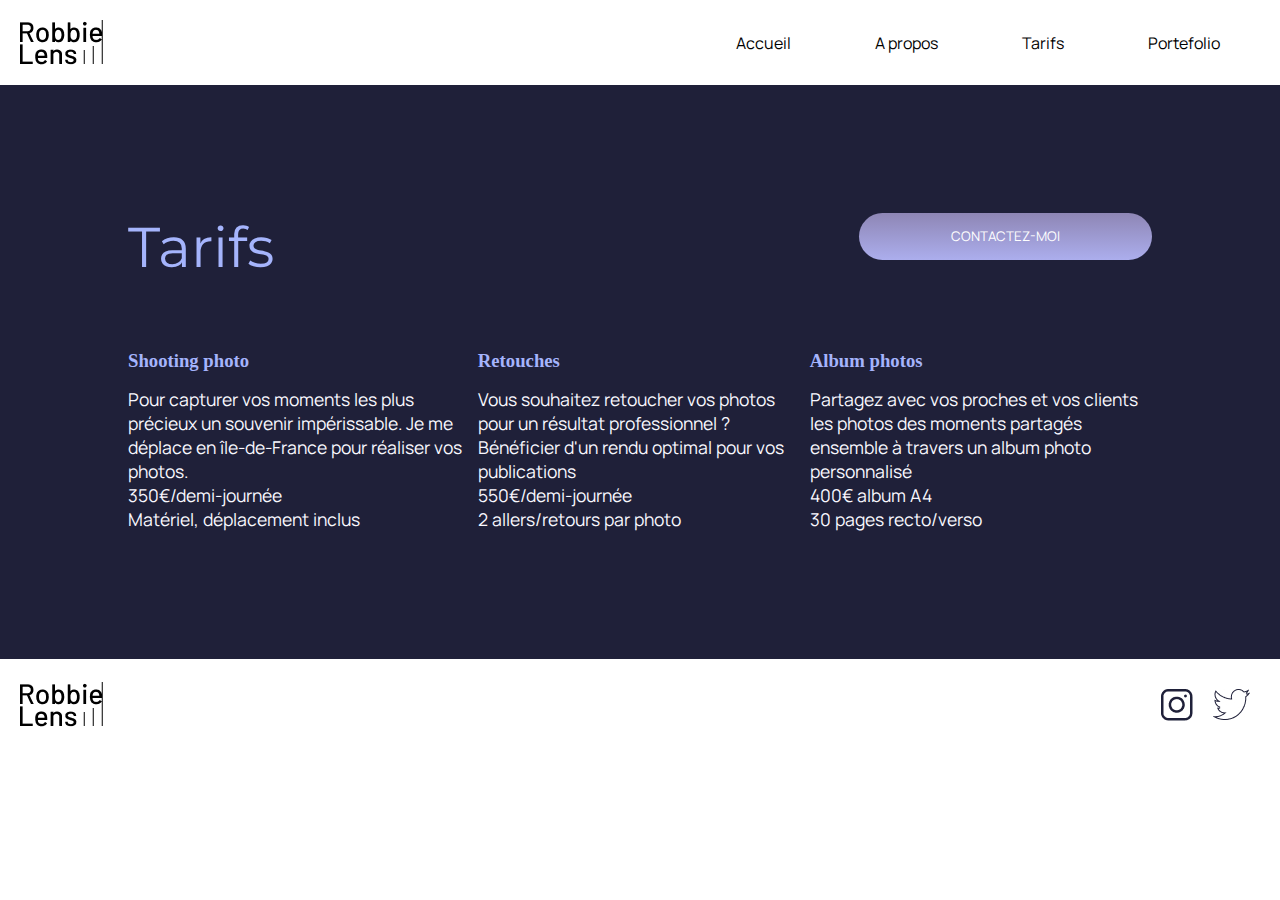
==== tarifs.html @ f57cda69 "Nouvelles modifications 3 31/08/24" ====
<!DOCTYPE html>
<html lang="fr">
<head>
    <meta charset="UTF-8">
    <meta name="viewport" content="width=device-width, initial-scale=1.0">
    <title>Tarfis de Robbie Lens</title>
    <link rel="stylesheet" href="/styles.css">
    <link rel="stylesheet" href="/a_propos.css">
    <link rel="stylesheet" href="/tarifs.css">
    <link rel="preconnect" href="https://fonts.googleapis.com">
    <link rel="preconnect" href="https://fonts.gstatic.com" crossorigin>
    <link href="https://fonts.googleapis.com/css2?family=Manrope:wght@200..800&display=swap" rel="stylesheet">
    <link rel="preconnect" href="https://fonts.googleapis.com">
    <link rel="preconnect" href="https://fonts.gstatic.com" crossorigin>
    <link href="https://fonts.googleapis.com/css2?family=Manrope:wght@200..800&family=Montserrat:ital,wght@0,100..900;1,100..900&display=swap" rel="stylesheet">
</head>
<body class="body_page_tarifs">
    <header>
        <img src="/images/logo-robbie-lens.png" alt="Logo du site de Robbie Lens">
        <nav>
            <div class="haut_page_accueil">
                <a href="/index.html">Accueil</a>
                <a href="/a-propos.html">A propos</a>
                <a href="tarifs.html">Tarifs</a>
                <a href="portfolio.html">Portefolio</a>
            </div>
        </nav>
    </header>

    <main class="main_page_tarifs">
        <section>
            <div>
                <div class="tarifs_et_contactez_moi">
                    <div class="h1_tarifs">
                        <h1>Tarifs</h1>
                    </div>
                    <button class="bouton_contactez_moi">CONTACTEZ-MOI</button>
                </div>
                <div class="haut_tarifs">
                    <div class="shooting_photo_tarifs">
                        <div class="h3_tarifs">
                            <h3>Shooting photo</h3>
                        </div>
                        <p class="haut_paraphes_tarifs">Pour capturer vos moments les plus précieux un souvenir impérissable. Je me déplace en île-de-France pour réaliser vos photos.</p>
                        <p class="haut_prix_tarifs">350€/demi-journée</p>
                        <p class="haut_consignes_tarifs">Matériel, déplacement inclus</p>
                    </div>
                    <div class="retouches_tarifs">
                        <div class="h3_tarifs">
                            <h3>Retouches</h3>
                        </div>
                        <p class="haut_paragraphes_tarifs">Vous souhaitez retoucher vos photos pour un résultat professionnel ? Bénéficier d'un rendu optimal pour vos publications</p>
                        <p class="haut_prix_tarifs">550€/demi-journée</p>
                        <p class="haut_consignes_tarifs">2 allers/retours par photo</p>
                    </div>
                    <div class="album_photos_tarifs">
                        <div class="h3_tarifs">
                            <h3>Album photos</h3>
                        </div>
                        <p class="haut_paragraphes_tarifs">Partagez avec vos proches et vos clients les photos des moments partagés ensemble à travers un album photo personnalisé</p>
                        <p class="haut_prix_tarifs">400€ album A4</p>
                        <p class="haut_consignes_tarifs">30 pages recto/verso</p>
                    </div>
                </div>
            
            </div>

        </section>

    </main>

    <footer>
        <a href="" class="a_lien_icone">
            <img src="/images/logo-robbie-lens.png" alt="Logo du site de Robbie Lens">
        </a>
        <div class="bas_page_a_propos">
            <div class="logo_instagram">
                <a href="https://instagram.com" target="_blank" class="a_lien_icone">
                    <img src="/images/logo_instagram.jpg" alt="Logo de Instagram">
                </a>
            </div>
            <div class="logo_twitter">
                <a href="https://www.twitter.com" target="_blank" class="a_lien_icone">
                    <img src="/images/logo_twitter.jpg" alt="Logo de Twitter">
                </a>
            </div>
        </div>
    </footer>
    
</body>

</html>
---- styles.css ----
/* Styles sur toutes les pages */
* {
    margin: 0;
}

header {
    display: flex;
    justify-content: space-between;
    align-items: center;
}

h1 {
   font-family: "Montserrat", sans-serif; 
   color: #A5B4FC;
   font-size: 3.5em;
   font-weight: normal;
}

p {
    font-family: "Manrope", sans-serif;
    font-size: 1.1em;
}

li {
    font-family: "Manrope", sans-serif;
    font-size: 1em;
}

a {
    font-family: "Manrope", sans-serif;
    font-size: 1em;
    text-decoration: none;
    color: black;
    padding: 40px;
}

a:hover {
    text-decoration: underline;
}

a:visited {
    color: black;
}

p,
li,
h2 {
    color: #F9F8FF;
}

header, 
footer {
    padding: 20px;
}

footer {
    display: flex;
    flex-direction: row;
    align-items: center;
    justify-content: space-between;
}
---- a_propos.css ----
/* Styles sur page A propos */
.haut_page_accueil,
.haut_page_a_propos,
.bas_page_accueil,
.bas_page_a_propos {
    background-color: white;
    color: #242424;
}

.main_a_propos {
    text-align: justify;
    padding: 100px 10px;
    background-color: #1F2039;
}

.photos_robbie_lens_a_propos {
    display: grid;
    width: 70%;
    height: auto;
    grid-template-columns: repeat(5,1fr);
    grid-template-rows: repeat(2,1fr);
    gap: 10px;
    justify-content: center;
    text-align: center;
    padding-bottom: 70px;
}

.photos_robbie_lens_a_propos img {
    justify-content: center;
    text-align: center;
    width: 100%;
    height: auto;
    object-fit: cover;
    position: relative;
    z-index: 2;
}


.photos_rectangle {
    display: flex;
    justify-content: center;
    text-align: center;
}

.rectangle_bleu {
    position: absolute;
    z-index: 1; 
    left: 740px;
    top: 340px;
    z-index: 1;
}

.rectangle_bleu img{
    display: flex;
    justify-content: right;
    width: 920px;
    height: 410px;
}

.robbie_lens_a_propos {
    margin-left: clamp(1%, 50%, 25%);
    margin-right: clamp(1%, 50%, 35%);
    text-align: left;
}

.robbie_lens_a_propos p,
.robbie_lens_a_propos h2,
.robbie_lens_a_propos ul {
    justify-content: center;
    /* margin-left: 500px;
    margin-right: 500px; */
}

.h1_a_propos {
    margin-left: clamp(1%, 30%, 18%);
    margin-bottom: 90px;
}

.robbie_lens_a_propos p {
    padding-bottom: 35px;
}

.robbie_lens_a_propos h2 {
    padding-bottom: 35px;
    font-weight: normal;
}

.robbie_lens_a_propos ul {
    padding-bottom: 75px;
}

.bouton_voir_mon_portfolio_a_propos {
    display: block;
    text-align: center;
    margin: 30px auto;
    background: linear-gradient(#8E86B5, #ACAEED);
    color: white;
    font-family: "Manrope", sans-serif;
    border-radius: 50px ;
    border: none;
    min-height: 3.5em;
    min-width: 22em;
}

.bouton_voir_mon_portfolio_a_propos:hover {
    background: linear-gradient(#696484, #8788BA);
    text-decoration: none;
    cursor: pointer;
}

.a_lien_icone {
    padding: 0;
}

.bas_page_a_propos {
    display: flex;
}

.logo_instagram {
    padding: 10px;
}

.logo_twitter {
    padding: 10px;
}

@media (min-width: 1930px) {
    .photos_robbie_lens_a_propos img {
        display: none;
    }

    .rectangle_bleu {
        display: none;
    }

}

@media (max-width: 1800px) {
    .photos_rectangle {
        display: none;
    }

}
---- tarifs.css ----
.main_page_tarifs {
    background-color: #1F2039;
    color: #242424;
    padding-top: clamp(1%, 25%, 10%);
    padding-left: clamp(1%, 25%, 10%);
    padding-bottom: clamp(1%, 25%, 10%);
    padding-right: clamp(1%, 25%, 10%);
}

.h1_tarifs {
    text-align: center;

}

.tarifs_et_contactez_moi {
    display: flex;
    justify-content: space-between;
}

.bouton_contactez_moi {
    display: block;
    text-align: center;
    margin-bottom: 90px;
    background: linear-gradient(#8E86B5, #ACAEED);
    color: white;
    font-family: "Manrope", sans-serif;
    border-radius: 50px ;
    border: none;
    min-height: 3.5em;
    min-width: 22em;
}

.bouton_contactez_moi:hover {
    background: linear-gradient(#696484, #8788BA);
    text-decoration: none;
    cursor: pointer;
}

.haut_tarifs {
    display: flex;
    justify-content: space-between;
}

.h3_tarifs {
    color: #A5B4FC;
    padding-bottom: 15px;
}
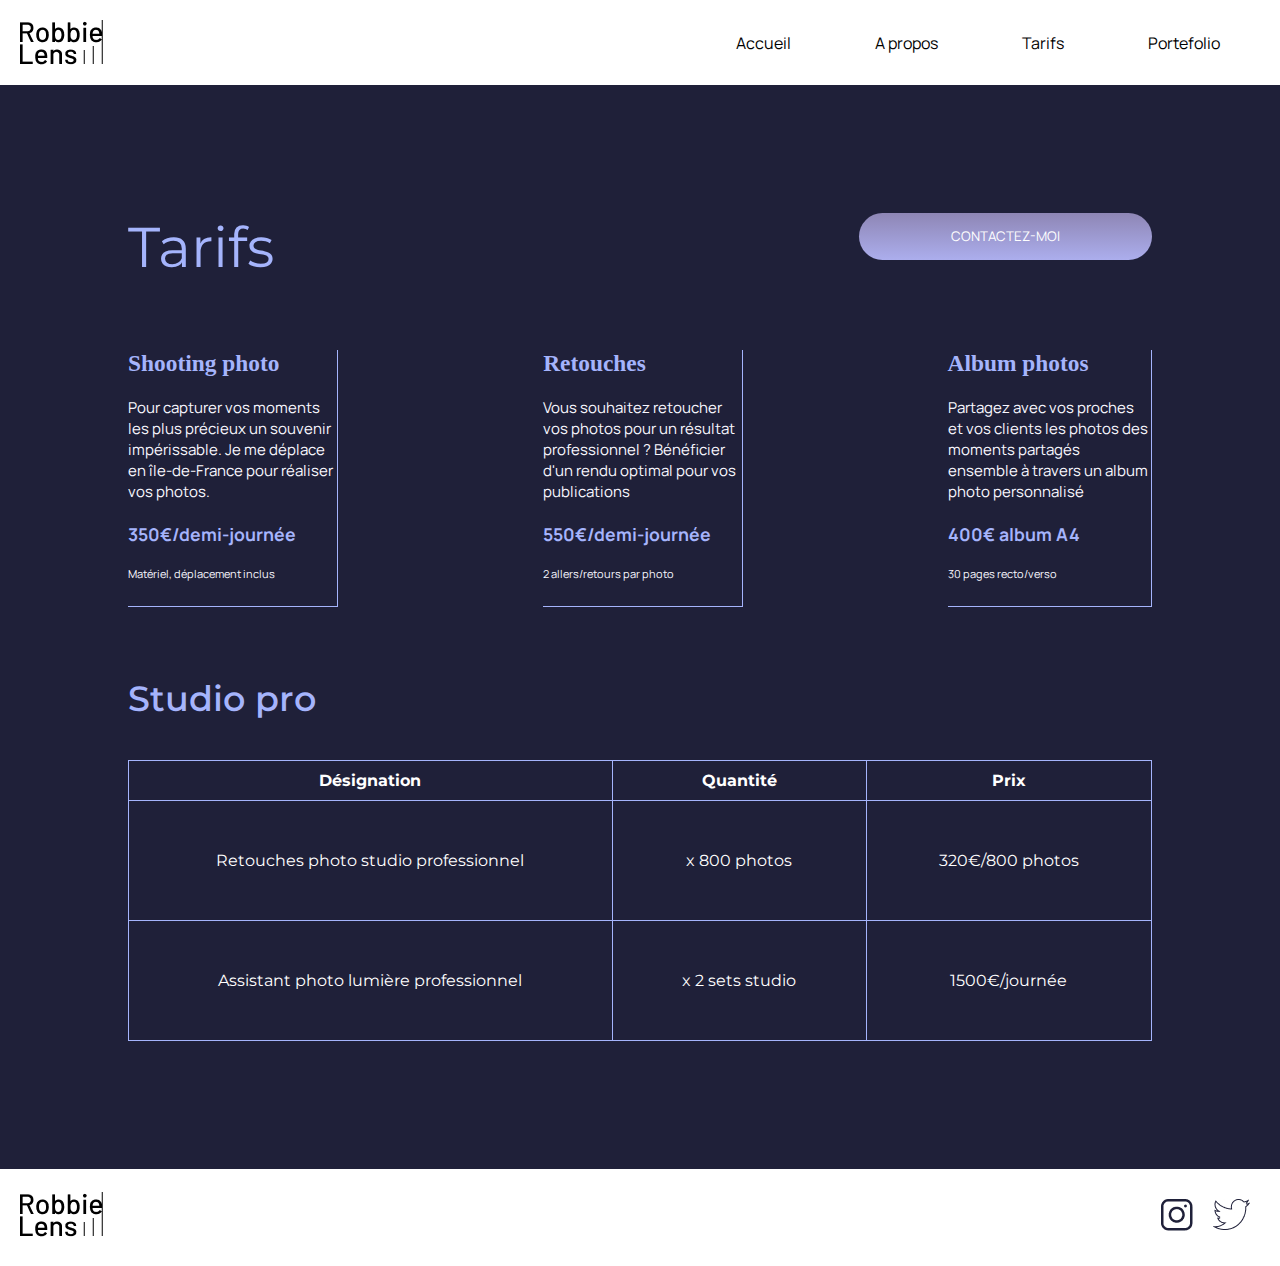
==== commit 439c32e8: "Nouvelles modifications 01/09/24" ====
--- a/tarifs.html
+++ b/tarifs.html
@@ -29,42 +29,62 @@
 
     <main class="main_page_tarifs">
         <section>
-            <div>
-                <div class="tarifs_et_contactez_moi">
-                    <div class="h1_tarifs">
-                        <h1>Tarifs</h1>
+            <div class="tarifs_et_contactez_moi">
+                <div class="h1_tarifs">
+                    <h1>Tarifs</h1>
+                </div>
+                <button class="bouton_contactez_moi">CONTACTEZ-MOI</button>
+            </div>
+            <div class="haut_tarifs">
+                <div class="shooting_photo_tarifs">
+                    <div class="h3_tarifs">
+                        <h3>Shooting photo</h3>
                     </div>
-                    <button class="bouton_contactez_moi">CONTACTEZ-MOI</button>
+                    <p class="haut_paragraphes_tarifs">Pour capturer vos moments les plus précieux un souvenir impérissable. Je me déplace en île-de-France pour réaliser vos photos.</p>
+                    <p class="haut_prix_tarifs">350€/demi-journée</p>
+                    <p class="haut_consignes_tarifs">Matériel, déplacement inclus</p>
                 </div>
-                <div class="haut_tarifs">
-                    <div class="shooting_photo_tarifs">
-                        <div class="h3_tarifs">
-                            <h3>Shooting photo</h3>
-                        </div>
-                        <p class="haut_paraphes_tarifs">Pour capturer vos moments les plus précieux un souvenir impérissable. Je me déplace en île-de-France pour réaliser vos photos.</p>
-                        <p class="haut_prix_tarifs">350€/demi-journée</p>
-                        <p class="haut_consignes_tarifs">Matériel, déplacement inclus</p>
+                <div class="retouches_tarifs">
+                    <div class="h3_tarifs">
+                        <h3>Retouches</h3>
                     </div>
-                    <div class="retouches_tarifs">
-                        <div class="h3_tarifs">
-                            <h3>Retouches</h3>
-                        </div>
-                        <p class="haut_paragraphes_tarifs">Vous souhaitez retoucher vos photos pour un résultat professionnel ? Bénéficier d'un rendu optimal pour vos publications</p>
-                        <p class="haut_prix_tarifs">550€/demi-journée</p>
-                        <p class="haut_consignes_tarifs">2 allers/retours par photo</p>
+                    <p class="haut_paragraphes_tarifs">Vous souhaitez retoucher vos photos pour un résultat professionnel ? Bénéficier d'un rendu optimal pour vos publications</p>
+                    <p class="haut_prix_tarifs">550€/demi-journée</p>
+                    <p class="haut_consignes_tarifs">2 allers/retours par photo</p>
+                </div>
+                <div class="album_photos_tarifs">
+                    <div class="h3_tarifs">
+                        <h3>Album photos</h3>
                     </div>
-                    <div class="album_photos_tarifs">
-                        <div class="h3_tarifs">
-                            <h3>Album photos</h3>
-                        </div>
-                        <p class="haut_paragraphes_tarifs">Partagez avec vos proches et vos clients les photos des moments partagés ensemble à travers un album photo personnalisé</p>
-                        <p class="haut_prix_tarifs">400€ album A4</p>
-                        <p class="haut_consignes_tarifs">30 pages recto/verso</p>
-                    </div>
+                    <p class="haut_paragraphes_tarifs">Partagez avec vos proches et vos clients les photos des moments partagés ensemble à travers un album photo personnalisé</p>
+                    <p class="haut_prix_tarifs">400€ album A4</p>
+                    <p class="haut_consignes_tarifs">30 pages recto/verso</p>
                 </div>
-            
             </div>
+        </section>
 
+        <section>
+            <div class="h2_tarifs">
+                <h2>Studio pro</h2>
+            </div>
+            <table class="table_responsive">
+                <tr>
+                    <th>Désignation</th>
+                    <th>Quantité</th>
+                    <th>Prix</th>
+                </tr>
+                <tr>
+                    <td>Retouches photo studio professionnel</td>
+                    <td>x 800 photos</td>
+                    <td>320€/800 photos</td>
+                </tr>
+                <tr>
+                    <td>Assistant photo lumière professionnel</td>
+                    <td>x 2 sets studio</td>
+                    <td>1500€/journée</td>
+                </tr>
+
+            </table>
         </section>
 
     </main>
--- a/tarifs.css
+++ b/tarifs.css
@@ -5,6 +5,7 @@
     padding-left: clamp(1%, 25%, 10%);
     padding-bottom: clamp(1%, 25%, 10%);
     padding-right: clamp(1%, 25%, 10%);
+    overflow-x: auto;
 }
 
 .h1_tarifs {
@@ -43,6 +44,76 @@
 
 .h3_tarifs {
     color: #A5B4FC;
-    padding-bottom: 15px;
+    padding-bottom: 20px;
+    font-size: 20px;
 }
 
+.haut_paragraphes_tarifs {
+    margin-bottom: 20px;
+    font-size: 15px;
+}
+
+.haut_prix_tarifs {
+    margin-bottom: 20px;
+    color: #A5B4FC;
+    font-weight: bolder;
+}
+
+.haut_consignes_tarifs {
+    font-size: 11px;
+    margin-bottom: 25px;
+}
+
+.shooting_photo_tarifs {
+    margin-right: clamp(1%, 20%, 20%);
+    border-bottom: 1px solid #A5B4FC;
+    border-right: 1px solid #A5B4FC;
+}
+
+.retouches_tarifs {
+    margin-right: clamp(1%, 20%, 20%);
+    border-bottom: 1px solid #A5B4FC;
+    border-right: 1px solid #A5B4FC;
+}
+
+.album_photos_tarifs {
+    border-bottom: 1px solid #A5B4FC;
+    border-right: 1px solid #A5B4FC;
+}
+
+.h2_tarifs h2{
+    background-color: #1F2039;
+    text-decoration: none;
+    font-family: "Montserrat", sans-serif;
+    font-weight: 550;
+    font-size: 35px;
+    color: #A5B4FC;
+    margin-bottom: 40px;
+    margin-top: 70px;
+}
+
+table {
+    font-family: "Montserrat", sans-serif;
+    color: white;
+    border-collapse: collapse;
+    width: 100%;
+}
+
+td,
+th {
+    border: 1px solid #A5B4FC;
+    text-align: center;
+}
+
+td {
+    padding: 50px;
+}
+
+th {
+    padding: 10px;
+}
+
+.table_responsive {
+    overflow-x: auto;
+    background-color: #1F2039;
+}